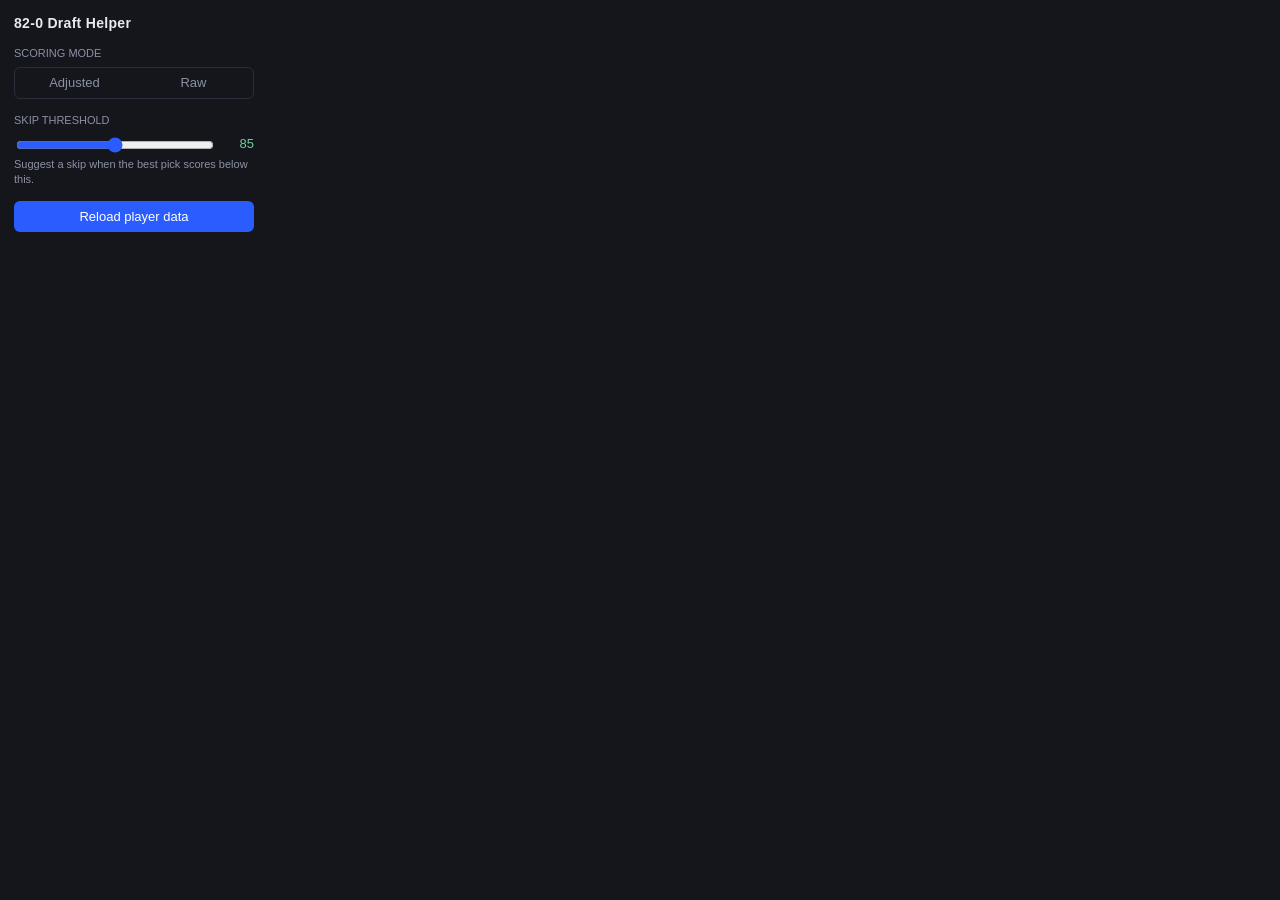
==== popup.html @ f2686195 "Initial commit: 82-0.com NBA draft solver Chrome (MV3) extension and standalone page that recommends" ====
<!doctype html>
<html lang="en">
<head>
<meta charset="utf-8" />
<style>
  :root {
    --bg: #14161c;
    --line: #2a2e3a;
    --text: #e8eaf0;
    --muted: #8b91a3;
    --accent: #2b5cff;
    --good: #6fcf97;
  }
  body {
    width: 240px;
    margin: 0;
    padding: 14px;
    background: var(--bg);
    color: var(--text);
    font: 13px/1.4 -apple-system, "Segoe UI", Roboto, sans-serif;
  }
  h1 { margin: 0 0 12px; font-size: 14px; letter-spacing: 0.3px; }
  .group { margin-bottom: 14px; }
  .label { color: var(--muted); font-size: 11px; text-transform: uppercase; margin-bottom: 6px; }
  .seg { display: flex; border: 1px solid var(--line); border-radius: 6px; overflow: hidden; }
  .seg label { flex: 1; text-align: center; padding: 6px 0; cursor: pointer; color: var(--muted); }
  .seg input { display: none; }
  .seg input:checked + span { background: var(--accent); color: #fff; display: block; }
  .seg span { display: block; padding: 6px 0; margin: -6px 0; }
  .row { display: flex; align-items: center; gap: 8px; }
  input[type="range"] { flex: 1; accent-color: var(--accent); }
  .val { width: 30px; text-align: right; color: var(--good); font-variant-numeric: tabular-nums; }
  button {
    width: 100%;
    background: var(--accent);
    color: #fff;
    border: none;
    border-radius: 6px;
    padding: 8px;
    font-size: 13px;
    cursor: pointer;
  }
  button:hover { background: #1f4ae0; }
  .status { margin-top: 8px; color: var(--muted); font-size: 11px; min-height: 14px; }
  .hint { color: var(--muted); font-size: 11px; margin-top: 2px; }
</style>
</head>
<body>
  <h1>82-0 Draft Helper</h1>

  <div class="group">
    <div class="label">Scoring mode</div>
    <div class="seg">
      <label><input type="radio" name="mode" value="adjusted" /><span>Adjusted</span></label>
      <label><input type="radio" name="mode" value="standard" /><span>Raw</span></label>
    </div>
  </div>

  <div class="group">
    <div class="label">Skip threshold</div>
    <div class="row">
      <input type="range" id="threshold" min="50" max="110" step="1" />
      <span class="val" id="thresholdVal">85</span>
    </div>
    <div class="hint">Suggest a skip when the best pick scores below this.</div>
  </div>

  <div class="group">
    <button id="reload">Reload player data</button>
    <div class="status" id="status"></div>
  </div>

  <script src="popup.js"></script>
</body>
</html>
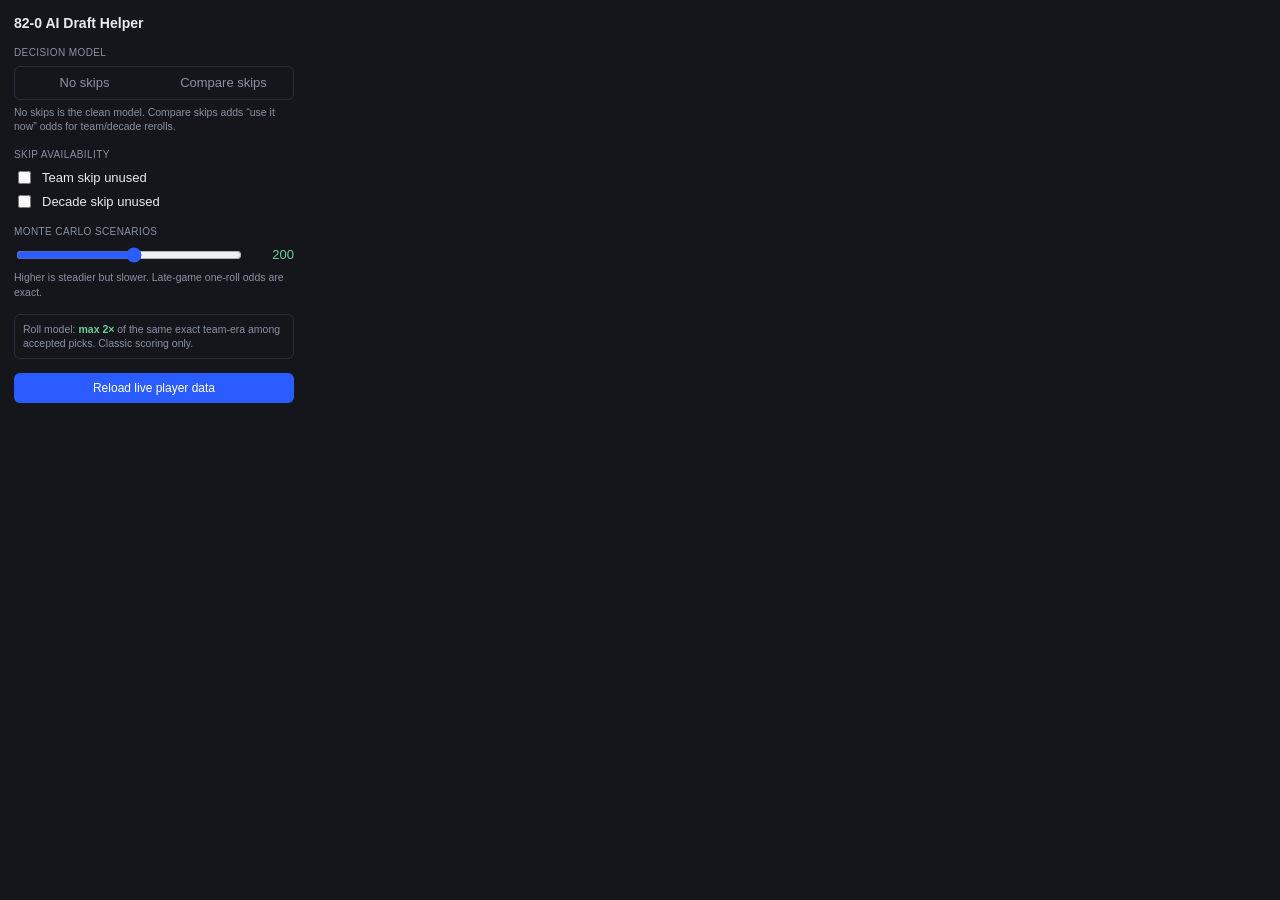
==== commit a3b5880c: "Add tested AI path-odds recommendations" ====
--- a/popup.html
+++ b/popup.html
@@ -4,69 +4,73 @@
 <meta charset="utf-8" />
 <style>
   :root {
-    --bg: #14161c;
-    --line: #2a2e3a;
-    --text: #e8eaf0;
-    --muted: #8b91a3;
-    --accent: #2b5cff;
-    --good: #6fcf97;
+    --bg:#14161c; --line:#2a2e3a; --text:#e8eaf0; --muted:#8b91a3;
+    --accent:#2b5cff; --good:#6fcf97;
   }
   body {
-    width: 240px;
-    margin: 0;
-    padding: 14px;
-    background: var(--bg);
-    color: var(--text);
-    font: 13px/1.4 -apple-system, "Segoe UI", Roboto, sans-serif;
+    width:280px; margin:0; padding:14px; background:var(--bg); color:var(--text);
+    font:13px/1.4 -apple-system,"Segoe UI",Roboto,sans-serif;
   }
-  h1 { margin: 0 0 12px; font-size: 14px; letter-spacing: 0.3px; }
-  .group { margin-bottom: 14px; }
-  .label { color: var(--muted); font-size: 11px; text-transform: uppercase; margin-bottom: 6px; }
-  .seg { display: flex; border: 1px solid var(--line); border-radius: 6px; overflow: hidden; }
-  .seg label { flex: 1; text-align: center; padding: 6px 0; cursor: pointer; color: var(--muted); }
-  .seg input { display: none; }
-  .seg input:checked + span { background: var(--accent); color: #fff; display: block; }
-  .seg span { display: block; padding: 6px 0; margin: -6px 0; }
-  .row { display: flex; align-items: center; gap: 8px; }
-  input[type="range"] { flex: 1; accent-color: var(--accent); }
-  .val { width: 30px; text-align: right; color: var(--good); font-variant-numeric: tabular-nums; }
+  h1 { margin:0 0 12px; font-size:14px; }
+  .group { margin-bottom:14px; }
+  .label { color:var(--muted); font-size:10px; text-transform:uppercase; margin-bottom:6px; letter-spacing:.4px; }
+  .seg { display:flex; border:1px solid var(--line); border-radius:6px; overflow:hidden; }
+  .seg label { flex:1; text-align:center; cursor:pointer; color:var(--muted); }
+  .seg input { display:none; }
+  .seg span { display:block; padding:7px 4px; }
+  .seg input:checked + span { background:var(--accent); color:#fff; }
+  .hint { color:var(--muted); font-size:10.5px; margin-top:5px; }
+  .row { display:flex; align-items:center; gap:8px; }
+  input[type="range"] { flex:1; accent-color:var(--accent); }
+  .val { width:42px; text-align:right; color:var(--good); font-variant-numeric:tabular-nums; }
+  .check { display:flex; gap:8px; align-items:center; margin:5px 0; color:var(--text); }
   button {
-    width: 100%;
-    background: var(--accent);
-    color: #fff;
-    border: none;
-    border-radius: 6px;
-    padding: 8px;
-    font-size: 13px;
-    cursor: pointer;
+    width:100%; background:var(--accent); color:#fff; border:0; border-radius:6px;
+    padding:8px; cursor:pointer; font-size:12px;
   }
-  button:hover { background: #1f4ae0; }
-  .status { margin-top: 8px; color: var(--muted); font-size: 11px; min-height: 14px; }
-  .hint { color: var(--muted); font-size: 11px; margin-top: 2px; }
+  .status { margin-top:7px; min-height:14px; color:var(--muted); font-size:10.5px; }
+  .rule { border:1px solid var(--line); border-radius:6px; padding:7px 8px; color:var(--muted); font-size:10.5px; }
+  .rule b { color:var(--good); }
 </style>
 </head>
 <body>
-  <h1>82-0 Draft Helper</h1>
+  <h1>82-0 AI Draft Helper</h1>
 
   <div class="group">
-    <div class="label">Scoring mode</div>
+    <div class="label">Decision model</div>
     <div class="seg">
-      <label><input type="radio" name="mode" value="adjusted" /><span>Adjusted</span></label>
-      <label><input type="radio" name="mode" value="standard" /><span>Raw</span></label>
+      <label><input type="radio" name="strategyMode" value="no_skips" /><span>No skips</span></label>
+      <label><input type="radio" name="strategyMode" value="compare_skips" /><span>Compare skips</span></label>
+    </div>
+    <div class="hint">
+      No skips is the clean model. Compare skips adds “use it now” odds for team/decade rerolls.
+    </div>
+  </div>
+
+  <div class="group" id="skipOptions">
+    <div class="label">Skip availability</div>
+    <label class="check"><input type="checkbox" id="teamSkipAvailable" /> Team skip unused</label>
+    <label class="check"><input type="checkbox" id="decadeSkipAvailable" /> Decade skip unused</label>
+  </div>
+
+  <div class="group">
+    <div class="label">Monte Carlo scenarios</div>
+    <div class="row">
+      <input type="range" id="simulations" min="50" max="1200" step="50" />
+      <span class="val" id="simulationsVal">200</span>
+    </div>
+    <div class="hint">Higher is steadier but slower. Late-game one-roll odds are exact.</div>
+  </div>
+
+  <div class="group">
+    <div class="rule">
+      Roll model: <b>max 2×</b> of the same exact team-era among accepted picks.
+      Classic scoring only.
     </div>
   </div>
 
   <div class="group">
-    <div class="label">Skip threshold</div>
-    <div class="row">
-      <input type="range" id="threshold" min="50" max="110" step="1" />
-      <span class="val" id="thresholdVal">85</span>
-    </div>
-    <div class="hint">Suggest a skip when the best pick scores below this.</div>
-  </div>
-
-  <div class="group">
-    <button id="reload">Reload player data</button>
+    <button id="reload">Reload live player data</button>
     <div class="status" id="status"></div>
   </div>
 
